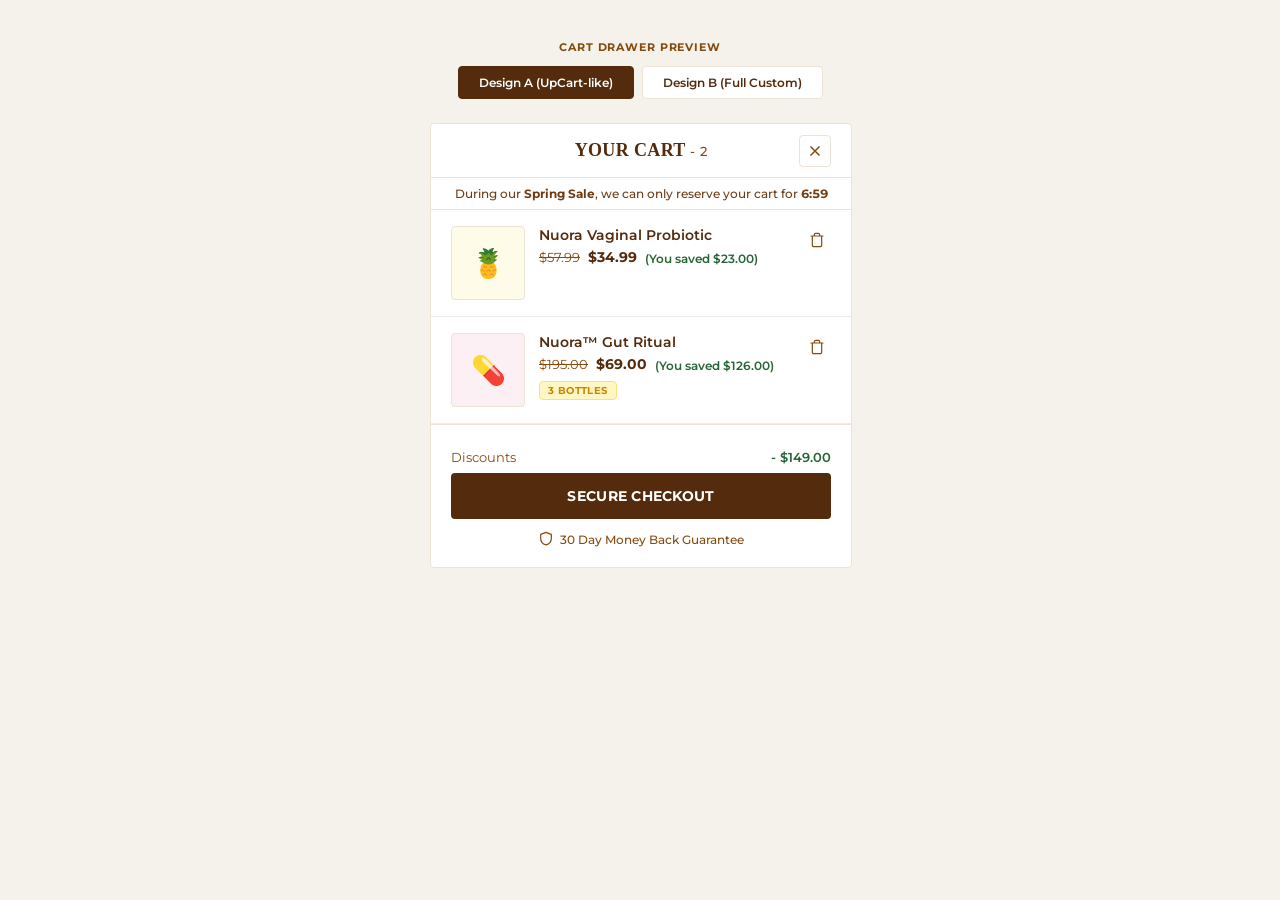
==== preview-design-a.html @ d647398e "Match Design A to UpCart: black checkout, white timer bg, Spring Sale copy, remove qty from both des" ====
<!DOCTYPE html>
<html lang="en">
<head>
  <meta charset="UTF-8">
  <meta name="viewport" content="width=device-width, initial-scale=1.0">
  <title>Design A Preview - UpCart-like</title>
  <link rel="preconnect" href="https://fonts.googleapis.com">
  <link href="https://fonts.googleapis.com/css2?family=Montserrat:wght@400;500;600;700&display=swap" rel="stylesheet">
  <link rel="stylesheet" href="nuora-cart-drawer.css">
  <style>
    body {
      margin: 0;
      font-family: 'Montserrat', sans-serif;
      background: #f5f1eb;
      display: flex;
      justify-content: center;
      padding: 40px 16px;
    }
    .preview-wrapper {
      width: 420px;
      max-width: 100%;
      position: relative;
    }
    .preview-label {
      text-align: center;
      font-size: 11px;
      font-weight: 700;
      letter-spacing: 0.08em;
      text-transform: uppercase;
      color: #854A0E;
      margin-bottom: 12px;
    }
    .preview-toggle {
      display: flex;
      justify-content: center;
      gap: 8px;
      margin-bottom: 24px;
    }
    .preview-toggle button {
      font-family: 'Montserrat', sans-serif;
      font-size: 12px;
      font-weight: 600;
      padding: 8px 20px;
      border: 1px solid #ece3d5;
      border-radius: 4px;
      cursor: pointer;
      transition: all 0.2s;
    }
    .preview-toggle button.active {
      background: #542C0D;
      color: #fff;
      border-color: #542C0D;
    }
    .preview-toggle button:not(.active) {
      background: #fff;
      color: #542C0D;
    }
    /* Make drawer static for preview */
    .nuora-cart-drawer {
      position: relative !important;
      transform: none !important;
      width: 100% !important;
      height: auto !important;
      border: 1px solid #ece3d5;
      border-radius: 4px;
      overflow: hidden;
    }
    .nuora-cart-drawer__scrollable {
      max-height: none !important;
      overflow: visible !important;
    }
    .nuora-cart-drawer__footer {
      display: block !important;
    }
    .nuora-cart-overlay { display: none !important; }
  </style>
</head>
<body data-cart-design="a">

  <div class="preview-wrapper">
    <div class="preview-label">Cart Drawer Preview</div>

    <div class="preview-toggle">
      <button class="active" onclick="switchDesign('a', this)">Design A (UpCart-like)</button>
      <button onclick="switchDesign('b', this)">Design B (Full Custom)</button>
    </div>

    <div id="nuora-cart-drawer" class="nuora-cart-drawer" style="display:flex;">

      <!-- Header -->
      <div class="nuora-cart-drawer__header">
        <h2 class="nuora-cart-drawer__title">
          YOUR CART <span class="nuora-cart-drawer__count" id="drawerCartCount"></span>
        </h2>
        <button class="nuora-cart-drawer__close" type="button">
          <svg width="16" height="16" viewBox="0 0 16 16" fill="none">
            <path d="M12 4L4 12M4 4l8 8" stroke="currentColor" stroke-width="1.5" stroke-linecap="square"/>
          </svg>
        </button>
      </div>

      <!-- Urgency Timer -->
      <div class="nuora-cart-drawer__urgency" id="drawerUrgency">
        <span>During our <strong>Spring Sale</strong>, we can only reserve your cart for <strong id="drawerUrgencyTime">7:00</strong></span>
      </div>

      <!-- Shipping Bar (Design B only) -->
      <div class="nuora-cart-drawer__shipping" id="drawerShipping">
        <div class="nuora-cart-drawer__shipping-text" id="drawerShippingText">Upgrade to 2+ packs for FREE shipping!</div>
        <div class="nuora-cart-drawer__shipping-track">
          <div class="nuora-cart-drawer__shipping-fill" id="drawerShippingFill" style="width:50%;"></div>
        </div>
      </div>

      <!-- Scrollable -->
      <div class="nuora-cart-drawer__scrollable" id="drawerScrollable">
        <div class="nuora-cart-drawer__items" id="drawerItems"></div>

        <!-- Cross-sell (Design B only) -->
        <div class="nuora-cart-drawer__cross-sell" id="drawerCrossSell" style="display:none;">
          <h3 class="nuora-cart-drawer__section-title" id="crossSellTitle"></h3>
          <div class="nuora-cart-drawer__cross-sell-card" id="drawerCrossSellCard"></div>
        </div>

        <!-- Bundle (Design B only) -->
        <div class="nuora-cart-drawer__bundle" id="drawerBundle" style="display:none;">
          <h3 class="nuora-cart-drawer__section-title">Upgrade & Save</h3>
          <div class="nuora-cart-drawer__bundle-card" id="drawerBundleCard"></div>
        </div>
      </div>

      <!-- Footer -->
      <div class="nuora-cart-drawer__footer" id="drawerFooter"></div>

    </div>
  </div>

<script>
  const MOCK_ITEMS = [
    {
      name: 'Nuora Vaginal Probiotic',
      variant: '1 Pack',
      price: 3499,
      compare: 5799,
      saved: 2300,
      plan: 'Every 30 Days',
      savingsPct: 15,
      units: 1,
      img: '',
      emoji: '\uD83C\uDF4D',
      type: 'yellow',
    },
    {
      name: 'Nuora\u2122 Gut Ritual',
      variant: '3 Bottles',
      price: 6900,
      compare: 19500,
      saved: 12600,
      plan: 'Every 3 Months',
      savingsPct: 65,
      units: 3,
      img: '',
      emoji: '\uD83D\uDC8A',
      type: 'rose',
    },
  ];

  function fmt(cents) {
    return '$' + (cents / 100).toFixed(2);
  }

  function getDesign() {
    return document.body.dataset.cartDesign || 'a';
  }

  // ---- Design A renders ----
  function renderLineItemA(item) {
    var html = '<div class="nuora-cart-drawer__item">';
    html += '<div class="nuora-cart-drawer__item-img" style="display:flex;align-items:center;justify-content:center;font-size:28px;background:' + (item.type === 'rose' ? '#FDF0F4' : '#FEFBE8') + ';">' + item.emoji + '</div>';
    html += '<div class="nuora-cart-drawer__item-details">';
    html += '<p class="nuora-cart-drawer__item-name">' + item.name + '</p>';

    html += '<div class="nuora-cart-drawer__price-row">';
    if (item.compare > item.price) {
      html += '<span class="nuora-cart-drawer__price-compare">' + fmt(item.compare) + '</span>';
    }
    html += '<span class="nuora-cart-drawer__price-current">' + fmt(item.price) + '</span>';
    if (item.saved > 0) {
      html += '<span class="nuora-cart-drawer__item-saved">(You saved ' + fmt(item.saved) + ')</span>';
    }
    html += '</div>';

    if (item.units >= 2) {
      html += '<span class="nuora-cart-drawer__discount-badge">' + item.units + ' ' + (item.type === 'rose' ? 'BOTTLES' : 'PACKS') + '</span>';
    }

    html += '</div>';
    html += '<button class="nuora-cart-drawer__delete-btn" type="button"><svg width="16" height="16" viewBox="0 0 16 16" fill="none"><path d="M2 4h12M5.33 4V2.67a1.33 1.33 0 011.34-1.34h2.66a1.33 1.33 0 011.34 1.34V4m2 0v9.33a1.33 1.33 0 01-1.34 1.34H4.67a1.33 1.33 0 01-1.34-1.34V4h9.34z" stroke="currentColor" stroke-width="1.2" stroke-linecap="round" stroke-linejoin="round"/></svg></button>';
    html += '</div>';
    return html;
  }

  function renderFooterA() {
    var totalSavings = MOCK_ITEMS.reduce(function(s, i) { return s + i.saved; }, 0);
    var total = MOCK_ITEMS.reduce(function(s, i) { return s + i.price; }, 0);
    var html = '';
    if (totalSavings > 0) {
      html += '<div class="nuora-cart-drawer__discount-row"><span>Discounts</span><span>- ' + fmt(totalSavings) + '</span></div>';
    }
    html += '<button class="nuora-cart-drawer__checkout" type="button" style="margin-top:0;">SECURE CHECKOUT</button>';
    html += '<div class="nuora-cart-drawer__guarantee"><svg width="16" height="16" viewBox="0 0 16 16" fill="none"><path d="M8 1.33L2.67 3.33v4a6.67 6.67 0 005.33 6.54 6.67 6.67 0 005.33-6.54v-4L8 1.33z" stroke="currentColor" stroke-width="1.2" stroke-linecap="round" stroke-linejoin="round"/></svg><span>30 Day Money Back Guarantee</span></div>';
    return html;
  }

  // ---- Design B renders ----
  function renderLineItemB(item) {
    var html = '<div class="nuora-cart-drawer__item">';
    html += '<div class="nuora-cart-drawer__item-img" style="display:flex;align-items:center;justify-content:center;font-size:28px;background:' + (item.type === 'rose' ? '#FDF0F4' : '#FEFBE8') + ';">' + item.emoji + '</div>';
    html += '<div class="nuora-cart-drawer__item-details">';
    html += '<p class="nuora-cart-drawer__item-name">' + item.name + '</p>';
    html += '<p class="nuora-cart-drawer__item-variant">Variant: ' + item.variant + '</p>';
    if (item.plan) {
      html += '<p class="nuora-cart-drawer__item-plan">' + item.plan + '</p>';
    }
    if (item.savingsPct > 0) {
      html += '<p class="nuora-cart-drawer__item-savings">Saves ' + item.savingsPct + '% every order</p>';
    }
    html += '<div class="nuora-cart-drawer__item-bottom">';
    html += '<div class="nuora-cart-drawer__item-actions">';
    html += '<button class="nuora-cart-drawer__remove">Remove</button>';
    html += '</div>';
    html += '<div class="nuora-cart-drawer__item-price">';
    html += '<div class="nuora-cart-drawer__price-current">' + fmt(item.price) + '</div>';
    if (item.compare > item.price) {
      html += '<div class="nuora-cart-drawer__price-compare">' + fmt(item.compare) + '</div>';
    }
    html += '</div></div></div></div>';
    return html;
  }

  function renderFooterB() {
    var total = MOCK_ITEMS.reduce(function(s, i) { return s + i.price; }, 0);
    var totalSavings = MOCK_ITEMS.reduce(function(s, i) { return s + i.saved; }, 0);
    var hasMultiPack = MOCK_ITEMS.some(function(i) { return i.units >= 2; });
    var html = '';
    html += '<div class="nuora-cart-drawer__summary-row"><span>Subtotal</span><span>' + fmt(total) + '</span></div>';
    html += '<div class="nuora-cart-drawer__summary-row"><span>Shipping</span><span>' + (hasMultiPack ? 'FREE' : 'Calculated at checkout') + '</span></div>';
    html += '<div class="nuora-cart-drawer__summary-row nuora-cart-drawer__summary-total"><span>Total</span><span>' + fmt(total) + '</span></div>';
    if (totalSavings > 0) {
      html += '<p class="nuora-cart-drawer__savings">You\'re saving ' + fmt(totalSavings) + ' on your wellness routine</p>';
    }
    html += '<button class="nuora-cart-drawer__checkout" type="button">CHECKOUT - ' + fmt(total) + '</button>';
    html += '<div class="nuora-cart-drawer__trust"><span>&#x1F512; Secure checkout</span><span>30-day guarantee</span><span>Cancel anytime</span></div>';
    return html;
  }

  // ---- Master render ----
  function render() {
    var design = getDesign();
    var itemsEl = document.getElementById('drawerItems');
    var footerEl = document.getElementById('drawerFooter');
    var countEl = document.getElementById('drawerCartCount');
    var shippingEl = document.getElementById('drawerShipping');
    var crossSellEl = document.getElementById('drawerCrossSell');
    var bundleEl = document.getElementById('drawerBundle');
    var shippingTextEl = document.getElementById('drawerShippingText');
    var shippingFillEl = document.getElementById('drawerShippingFill');

    countEl.textContent = design === 'a' ? '- ' + MOCK_ITEMS.length : '(' + MOCK_ITEMS.length + ')';

    if (design === 'a') {
      itemsEl.innerHTML = MOCK_ITEMS.map(renderLineItemA).join('');
      footerEl.innerHTML = renderFooterA();
      // Hide B-only sections
      if (crossSellEl) crossSellEl.style.display = 'none';
      if (bundleEl) bundleEl.style.display = 'none';
    } else {
      itemsEl.innerHTML = MOCK_ITEMS.map(renderLineItemB).join('');
      footerEl.innerHTML = renderFooterB();
      // Show cross-sell
      if (crossSellEl) {
        crossSellEl.style.display = '';
        var titleEl = document.getElementById('crossSellTitle');
        if (titleEl) titleEl.textContent = 'Women Who Added Gummies Saw Better Results';
        var cardEl = document.getElementById('drawerCrossSellCard');
        if (cardEl) {
          cardEl.innerHTML = '<div class="nuora-cart-drawer__cross-sell-img" style="display:flex;align-items:center;justify-content:center;font-size:20px;background:#FEFBE8;">&#x1F34D;</div><div class="nuora-cart-drawer__cross-sell-info"><p class="nuora-cart-drawer__cross-sell-name">Feminine Balance Gummies</p><p class="nuora-cart-drawer__cross-sell-price">$34.99 <span class="strike">$57.99</span></p></div><button class="nuora-cart-drawer__cross-sell-add">+ ADD</button>';
        }
      }
      // Show bundle
      if (bundleEl) {
        bundleEl.style.display = '';
        var bundleCardEl = document.getElementById('drawerBundleCard');
        if (bundleCardEl) {
          bundleCardEl.innerHTML = '<div><p class="nuora-cart-drawer__bundle-title">Switch to 3 Packs & Save 42%</p><p class="nuora-cart-drawer__bundle-sub">$58.99 vs $101.97 + FREE shipping</p></div><button class="nuora-cart-drawer__bundle-btn">Upgrade</button>';
        }
      }
      // Shipping bar
      if (shippingTextEl) {
        var hasMulti = MOCK_ITEMS.some(function(i) { return i.units >= 2; });
        shippingTextEl.textContent = hasMulti ? "You've unlocked FREE shipping!" : "Upgrade to 2+ packs for FREE shipping!";
        shippingTextEl.classList.toggle('is-qualified', hasMulti);
      }
      if (shippingFillEl) {
        var hasMulti2 = MOCK_ITEMS.some(function(i) { return i.units >= 2; });
        shippingFillEl.style.width = hasMulti2 ? '100%' : '50%';
        shippingFillEl.classList.toggle('is-qualified', hasMulti2);
      }
    }
  }

  // ---- Timer ----
  var seconds = 7 * 60;
  function tick() {
    if (seconds <= 0) seconds = 7 * 60;
    var mins = Math.floor(seconds / 60);
    var secs = seconds % 60;
    document.getElementById('drawerUrgencyTime').textContent = mins + ':' + (secs < 10 ? '0' : '') + secs;
    seconds--;
  }
  tick();
  setInterval(tick, 1000);

  // ---- Toggle ----
  function switchDesign(d, btn) {
    document.body.dataset.cartDesign = d;
    document.querySelectorAll('.preview-toggle button').forEach(function(b) { b.classList.remove('active'); });
    btn.classList.add('active');
    render();
  }

  render();
</script>
</body>
</html>
---- nuora-cart-drawer.css ----
/*
 * Nuora Cart Drawer - Slide-out Cart Styles
 * Brand: Nuora (mynuora.com) | Design: Hardik (CRO + Design)
 *
 * Upload to: /assets/nuora-cart-drawer.css
 *
 * Rules:
 * - Light mode ONLY, 4px border-radius, NO shadows/glow/gradients
 * - Hover states go LIGHTER (rgba white overlay)
 * - Heading: Americana BT Bold | Body: Montserrat
 * - No pure black - use #542C0D (Brown-950)
 */

 @import url('https://fonts.googleapis.com/css2?family=Montserrat:wght@400;500;600;700&display=swap');

 @font-face {
   font-family: 'Americana BT';
   src: local('Americana BT Bold'), local('AmericanaBT-Bold');
   font-weight: 700;
   font-style: normal;
 }
 
 :root {
   --nc-yellow-25: #FEFDF0;
   --nc-yellow-50: #FEFBE8;
   --nc-yellow-100: #FEF7C3;
   --nc-yellow-200: #FDE272;
   --nc-yellow-400: #FAC515;
   --nc-yellow-500: #EAAA08;
   --nc-yellow-600: #CA8504;
   --nc-brown-800: #854A0E;
   --nc-brown-900: #713B12;
   --nc-brown-950: #542C0D;
   --nc-rose-light: #FDF0F4;
   --nc-rose-primary: #9B083E;
   --nc-rose-pdp: #7B1C3A;
   --nc-positive: #276536;
   --nc-positive-bg: #e8f5e9;
   --nc-white: #ffffff;
   --nc-border: rgba(113, 59, 18, 0.10);
   --nc-border-solid: #ece3d5;
   --nc-font-heading: 'Americana BT', Georgia, 'Times New Roman', serif;
   --nc-font-body: 'Montserrat', -apple-system, BlinkMacSystemFont, 'Segoe UI', sans-serif;
   --nc-drawer-width: 420px;
   --nc-transition: 0.3s cubic-bezier(0.4, 0, 0.2, 1);
 }
 
 /* ==================== OVERLAY ==================== */
 .nuora-cart-overlay {
   position: fixed;
   inset: 0;
   background: rgba(84, 44, 13, 0.4);
   z-index: 9998;
   opacity: 0;
   visibility: hidden;
   transition: opacity var(--nc-transition), visibility var(--nc-transition);
 }
 .nuora-cart-overlay.is-open {
   opacity: 1;
   visibility: visible;
 }
 
 /* ==================== DRAWER SHELL ==================== */
 .nuora-cart-drawer {
   position: fixed;
   top: 0;
   right: 0;
   bottom: 0;
   width: var(--nc-drawer-width);
   max-width: 100%;
   background: var(--nc-white);
   z-index: 9999;
   display: flex;
   flex-direction: column;
   transform: translateX(100%);
   transition: transform var(--nc-transition);
   font-family: var(--nc-font-body);
   color: var(--nc-brown-900);
   -webkit-font-smoothing: antialiased;
   overflow-x: hidden;
 }
 .nuora-cart-drawer.is-open {
   transform: translateX(0);
 }
 
 /* Reset any theme borders/rules bleeding into the drawer */
 .nuora-cart-drawer hr,
 .nuora-cart-drawer__scrollable hr {
   display: none !important;
 }
 .nuora-cart-drawer * {
   border-image: none !important;
 }
 
 /* ==================== HEADER ==================== */
 .nuora-cart-drawer__header {
   display: flex;
   align-items: center;
   justify-content: space-between;
   padding: 16px 20px;
   border-bottom: 1px solid var(--nc-border-solid);
   flex-shrink: 0;
 }
 .nuora-cart-drawer__title {
   font-family: var(--nc-font-heading);
   font-size: 16px;
   font-weight: 700;
   color: var(--nc-brown-950);
   letter-spacing: 0.02em;
   margin: 0;
 }
 .nuora-cart-drawer__count {
   font-family: var(--nc-font-body);
   font-weight: 500;
   font-size: 13px;
   color: var(--nc-brown-800);
 }
 .nuora-cart-drawer__close {
   width: 32px;
   height: 32px;
   display: flex;
   align-items: center;
   justify-content: center;
   border: 1px solid var(--nc-border-solid);
   border-radius: 4px;
   background: var(--nc-white);
   cursor: pointer;
   color: var(--nc-brown-800);
   font-size: 16px;
   transition: background var(--nc-transition);
 }
 .nuora-cart-drawer__close:hover {
   background: rgba(255, 255, 255, 0.8);
 }
 
 /* ==================== URGENCY TIMER ==================== */
 .nuora-cart-drawer__urgency {
   display: flex;
   align-items: center;
   justify-content: center;
   padding: 8px 20px;
   background: var(--nc-white);
   border-bottom: 1px solid var(--nc-border-solid);
   font-size: 12px;
   color: var(--nc-brown-900);
   font-weight: 500;
   flex-shrink: 0;
 }
 .nuora-cart-drawer__urgency strong {
   font-weight: 700;
   font-variant-numeric: tabular-nums;
 }
 
 /* ==================== SHIPPING BAR ==================== */
 .nuora-cart-drawer__shipping {
   padding: 12px 20px;
   border-bottom: 1px solid var(--nc-border-solid);
   flex-shrink: 0;
 }
 .nuora-cart-drawer__shipping-text {
   font-size: 13px;
   font-weight: 600;
   color: var(--nc-brown-800);
   text-align: center;
   margin: 0 0 8px;
   display: block !important;
 }
 .nuora-cart-drawer__shipping-text.is-qualified {
   color: var(--nc-positive);
 }
 .nuora-cart-drawer__shipping-track {
   display: block !important;
   width: 100% !important;
   height: 6px !important;
   min-height: 6px !important;
   background: #F0F0F0 !important;
   border-radius: 4px;
   overflow: hidden;
   position: relative;
   padding: 0 !important;
   margin: 0 !important;
 }
 .nuora-cart-drawer__shipping-fill {
   display: block !important;
   height: 6px !important;
   min-height: 6px !important;
   background: var(--nc-yellow-400) !important;
   border-radius: 4px;
   width: 0%;
   transition: width 0.4s ease;
   padding: 0 !important;
   margin: 0 !important;
   position: absolute;
   top: 0;
   left: 0;
 }
 .nuora-cart-drawer__shipping-fill.is-qualified {
   background: var(--nc-positive) !important;
 }
 
 /* ==================== SCROLLABLE AREA ==================== */
 .nuora-cart-drawer__scrollable {
   flex: 1;
   overflow-y: auto;
   overscroll-behavior: contain;
   -webkit-overflow-scrolling: touch;
 }
 
 /* ==================== LINE ITEMS ==================== */
 .nuora-cart-drawer__item {
   display: flex;
   gap: 14px;
   padding: 16px 20px;
   border-bottom: 1px solid var(--nc-border);
 }
 .nuora-cart-drawer__item-img {
   width: 72px;
   height: 72px;
   flex-shrink: 0;
   border: 1px solid var(--nc-border-solid);
   border-radius: 4px;
   overflow: hidden;
   background: var(--nc-yellow-50);
 }
 .nuora-cart-drawer__item-img img {
   width: 100%;
   height: 100%;
   object-fit: cover;
 }
 .nuora-cart-drawer__item-img.is-rose {
   background: var(--nc-rose-light);
 }
 .nuora-cart-drawer__item-details {
   flex: 1;
   min-width: 0;
 }
 .nuora-cart-drawer__item-name {
   font-size: 14px;
   font-weight: 600;
   color: var(--nc-brown-950);
   margin: 0 0 2px;
 }
 .nuora-cart-drawer__item-variant {
   font-size: 12px;
   color: var(--nc-brown-800);
   margin: 0 0 2px;
 }
 .nuora-cart-drawer__item-plan {
   font-size: 11px;
   font-weight: 600;
   color: var(--nc-yellow-600);
   margin: 0 0 2px;
 }
 .nuora-cart-drawer__item-savings {
   font-size: 11px;
   font-weight: 600;
   color: var(--nc-positive);
   margin: 0 0 8px;
 }
 .nuora-cart-drawer__item-bottom {
   display: flex;
   align-items: center;
   justify-content: space-between;
   gap: 8px;
 }
 .nuora-cart-drawer__item-actions {
   display: flex;
   align-items: center;
   gap: 8px;
 }
 .nuora-cart-drawer__item-price {
   text-align: right;
   flex-shrink: 0;
   max-width: 45%;
 }
 .nuora-cart-drawer__price-current {
   font-size: 15px;
   font-weight: 700;
   color: var(--nc-brown-950);
   word-break: break-word;
 }
 .nuora-cart-drawer__price-compare {
   font-size: 12px;
   color: var(--nc-brown-800);
   text-decoration: line-through;
   word-break: break-word;
 }
 .nuora-cart-drawer__price-compare::before,
 .nuora-cart-drawer__price-compare::after,
 .nuora-cart-drawer .strike::before,
 .nuora-cart-drawer .strike::after {
   display: none !important;
   content: none !important;
 }
 
 /* ==================== QUANTITY CONTROL ==================== */
 .nuora-cart-drawer__qty {
   display: flex;
   align-items: center;
   border: 1px solid var(--nc-border-solid);
   border-radius: 4px;
   overflow: hidden;
 }
 .nuora-cart-drawer__qty-btn {
   width: 28px;
   height: 28px;
   display: flex;
   align-items: center;
   justify-content: center;
   background: var(--nc-white);
   border: none;
   cursor: pointer;
   color: var(--nc-brown-900);
   font-size: 14px;
   font-weight: 600;
   font-family: var(--nc-font-body);
   transition: background var(--nc-transition);
 }
 .nuora-cart-drawer__qty-btn:hover {
   background: rgba(255, 255, 255, 0.6);
 }
 .nuora-cart-drawer__qty-value {
   width: 32px;
   text-align: center;
   font-size: 13px;
   font-weight: 600;
   color: var(--nc-brown-950);
   border-left: 1px solid var(--nc-border-solid);
   border-right: 1px solid var(--nc-border-solid);
   line-height: 28px;
 }
 
 /* ==================== REMOVE BUTTON ==================== */
 .nuora-cart-drawer__remove {
   font-family: var(--nc-font-body);
   font-size: 11px;
   font-weight: 600;
   color: var(--nc-rose-primary);
   background: none;
   border: none;
   cursor: pointer;
   text-transform: uppercase;
   letter-spacing: 0.04em;
   padding: 4px 0;
   transition: opacity var(--nc-transition);
 }
 .nuora-cart-drawer__remove:hover {
   opacity: 0.7;
 }
 
 /* ==================== CROSS-SELL ==================== */
 .nuora-cart-drawer__cross-sell {
   padding: 16px 20px;
   border-top: none;
 }
 .nuora-cart-drawer__section-title {
   font-size: 12px;
   font-weight: 700;
   text-transform: uppercase;
   letter-spacing: 0.06em;
   color: var(--nc-brown-800);
   margin: 0 0 12px;
 }
 .nuora-cart-drawer__cross-sell-card {
   display: flex;
   gap: 12px;
   align-items: center;
   padding: 12px;
   border: 1px solid var(--nc-border-solid);
   border-radius: 4px;
   background: var(--nc-rose-light);
 }
 .nuora-cart-drawer__cross-sell-img {
   width: 56px;
   height: 56px;
   flex-shrink: 0;
   border: 1px solid var(--nc-border-solid);
   border-radius: 4px;
   overflow: hidden;
   background: var(--nc-white);
 }
 .nuora-cart-drawer__cross-sell-img img {
   width: 100%;
   height: 100%;
   object-fit: cover;
 }
 .nuora-cart-drawer__cross-sell-info {
   flex: 1;
   min-width: 0;
 }
 .nuora-cart-drawer__cross-sell-name {
   font-size: 13px;
   font-weight: 600;
   color: var(--nc-brown-950);
   margin: 0 0 2px;
 }
 .nuora-cart-drawer__cross-sell-price {
   font-size: 12px;
   color: var(--nc-brown-800);
   margin: 0;
 }
 .nuora-cart-drawer__cross-sell-price .strike {
   text-decoration: line-through;
   opacity: 0.6;
 }
 .nuora-cart-drawer__cross-sell-price .strike::before,
 .nuora-cart-drawer__cross-sell-price .strike::after {
   display: none !important;
   content: none !important;
 }
 .nuora-cart-drawer__cross-sell-add {
   flex-shrink: 0;
   font-family: var(--nc-font-body);
   font-size: 11px;
   font-weight: 700;
   letter-spacing: 0.04em;
   text-transform: uppercase;
   background: var(--nc-rose-primary);
   color: var(--nc-white);
   border: none;
   padding: 8px 14px;
   border-radius: 4px;
   cursor: pointer;
   white-space: nowrap;
   transition: background var(--nc-transition);
 }
 .nuora-cart-drawer__cross-sell-add:hover {
   background: rgba(155, 8, 62, 0.85);
 }
 
 /* ==================== BUNDLE UPSELL ==================== */
 .nuora-cart-drawer__bundle {
   padding: 16px 20px;
   border-top: none;
 }
 .nuora-cart-drawer__bundle-card {
   padding: 14px 16px;
   border: 1px solid var(--nc-yellow-400);
   border-radius: 4px;
   background: var(--nc-yellow-50);
   display: flex;
   align-items: center;
   justify-content: space-between;
   gap: 12px;
 }
 .nuora-cart-drawer__bundle-title {
   font-size: 14px;
   font-weight: 700;
   color: var(--nc-brown-950);
   margin: 0 0 2px;
 }
 .nuora-cart-drawer__bundle-sub {
   font-size: 12px;
   color: var(--nc-brown-800);
   margin: 0;
 }
 .nuora-cart-drawer__bundle-btn {
   flex-shrink: 0;
   font-family: var(--nc-font-body);
   font-size: 11px;
   font-weight: 700;
   letter-spacing: 0.04em;
   text-transform: uppercase;
   background: var(--nc-yellow-400);
   color: var(--nc-brown-950);
   border: none;
   padding: 8px 16px;
   border-radius: 4px;
   cursor: pointer;
   white-space: nowrap;
   transition: background var(--nc-transition);
 }
 .nuora-cart-drawer__bundle-btn:hover {
   background: rgba(250, 197, 21, 0.8);
 }
 
 /* ==================== FOOTER ==================== */
 .nuora-cart-drawer__footer {
   padding: 20px;
   border-top: 1px solid var(--nc-border-solid);
   flex-shrink: 0;
 }
 .nuora-cart-drawer__summary-row {
   display: flex;
   justify-content: space-between;
   align-items: center;
   padding: 4px 0;
   font-size: 13px;
   color: var(--nc-brown-800);
 }
 .nuora-cart-drawer__summary-total {
   font-size: 16px;
   font-weight: 700;
   color: var(--nc-brown-950);
   padding: 8px 0;
   border-top: 1px solid var(--nc-border-solid);
   margin-top: 4px;
 }
 .nuora-cart-drawer__savings {
   font-size: 13px;
   font-weight: 600;
   color: var(--nc-positive);
   text-align: center;
   padding: 8px 0;
   margin: 0;
 }
 .nuora-cart-drawer__checkout {
   width: 100%;
   font-family: var(--nc-font-body);
   font-size: 14px;
   font-weight: 700;
   letter-spacing: 0.02em;
   text-transform: uppercase;
   background: var(--nc-brown-950);
   color: var(--nc-white);
   border: none;
   padding: 14px 24px;
   border-radius: 4px;
   cursor: pointer;
   margin-top: 8px;
   transition: background var(--nc-transition);
 }
 .nuora-cart-drawer__checkout:hover {
   background: rgba(84, 44, 13, 0.85);
 }
 .nuora-cart-drawer__trust {
   display: flex;
   align-items: center;
   justify-content: center;
   gap: 16px;
   padding-top: 12px;
   font-size: 11px;
   color: var(--nc-brown-800);
   flex-wrap: wrap;
 }
 
 /* ==================== EMPTY STATE ==================== */
 .nuora-cart-drawer__empty {
   flex: 1;
   display: flex;
   flex-direction: column;
   padding: 32px 20px;
   overflow-y: auto;
 }
 .nuora-cart-drawer__empty-title {
   font-family: var(--nc-font-heading);
   font-size: 20px;
   font-weight: 700;
   color: var(--nc-brown-950);
   margin: 0 0 4px;
   text-align: center;
 }
 .nuora-cart-drawer__empty-sub {
   font-size: 13px;
   color: var(--nc-brown-800);
   margin: 0 0 24px;
   text-align: center;
 }
 .nuora-cart-drawer__empty-products {
   display: flex;
   flex-direction: column;
   gap: 12px;
 }
 .nuora-cart-drawer__suggest-card {
   display: flex;
   gap: 14px;
   padding: 16px;
   border: 1px solid var(--nc-border-solid);
   border-radius: 4px;
   background: var(--nc-white);
   align-items: center;
 }
 .nuora-cart-drawer__suggest-card.is-yellow {
   border-left: 3px solid var(--nc-yellow-400);
 }
 .nuora-cart-drawer__suggest-card.is-rose {
   border-left: 3px solid var(--nc-rose-primary);
 }
 .nuora-cart-drawer__suggest-img {
   width: 64px;
   height: 64px;
   flex-shrink: 0;
   border: 1px solid var(--nc-border-solid);
   border-radius: 4px;
   overflow: hidden;
   background: var(--nc-yellow-50);
   display: flex;
   align-items: center;
   justify-content: center;
 }
 .nuora-cart-drawer__suggest-img.is-rose {
   background: var(--nc-rose-light);
 }
 .nuora-cart-drawer__suggest-img img {
   width: 100%;
   height: 100%;
   object-fit: cover;
 }
 .nuora-cart-drawer__suggest-info {
   flex: 1;
   min-width: 0;
 }
 .nuora-cart-drawer__suggest-name {
   font-size: 14px;
   font-weight: 600;
   color: var(--nc-brown-950);
   margin: 0 0 2px;
 }
 .nuora-cart-drawer__suggest-meta {
   font-size: 11px;
   color: var(--nc-brown-800);
   margin: 0 0 4px;
 }
 .nuora-cart-drawer__suggest-stars {
   font-size: 11px;
   color: var(--nc-yellow-500);
   margin: 0 0 8px;
 }
 .nuora-cart-drawer__suggest-price {
   display: flex;
   align-items: center;
   gap: 6px;
   margin: 0 0 10px;
 }
 .nuora-cart-drawer__suggest-price-current {
   font-size: 14px;
   font-weight: 700;
   color: var(--nc-brown-950);
 }
 .nuora-cart-drawer__suggest-price-compare {
   font-size: 12px;
   color: var(--nc-brown-800);
   text-decoration: line-through;
 }
 .nuora-cart-drawer__suggest-add {
   font-family: var(--nc-font-body);
   font-size: 11px;
   font-weight: 700;
   letter-spacing: 0.04em;
   text-transform: uppercase;
   color: var(--nc-white);
   border: none;
   padding: 8px 16px;
   border-radius: 4px;
   cursor: pointer;
   transition: background var(--nc-transition);
 }
 .nuora-cart-drawer__suggest-add.is-yellow {
   background: var(--nc-yellow-600);
 }
 .nuora-cart-drawer__suggest-add.is-yellow:hover {
   background: rgba(202, 133, 4, 0.8);
 }
 .nuora-cart-drawer__suggest-add.is-rose {
   background: var(--nc-rose-primary);
 }
 .nuora-cart-drawer__suggest-add.is-rose:hover {
   background: rgba(155, 8, 62, 0.85);
 }
 .nuora-cart-drawer__empty-browse {
   display: block;
   text-align: center;
   margin-top: 16px;
   font-size: 13px;
   font-weight: 600;
   color: var(--nc-brown-800);
   text-decoration: underline;
   text-underline-offset: 3px;
 }
 .nuora-cart-drawer__empty-browse:hover {
   color: var(--nc-brown-950);
 }
 
 /* ==================== LOADING STATE ==================== */
 .nuora-cart-drawer.is-loading {
   pointer-events: none;
 }
 .nuora-cart-drawer.is-loading .nuora-cart-drawer__scrollable {
   opacity: 0.5;
   transition: opacity 150ms ease;
 }
 
 /* ==================== BODY SCROLL LOCK ==================== */
 body.nuora-cart-open {
   overflow: hidden;
 }
 
 /* ==================== MOBILE ==================== */
 @media (max-width: 480px) {
   .nuora-cart-drawer {
     width: 100%;
   }
   .nuora-cart-drawer__header {
     padding: 14px 16px;
   }
   .nuora-cart-drawer__urgency {
     padding: 8px 16px;
     font-size: 11px;
   }
   .nuora-cart-drawer__shipping {
     padding: 10px 16px;
   }
   .nuora-cart-drawer__item {
     padding: 14px 16px;
     gap: 12px;
   }
   .nuora-cart-drawer__item-img {
     width: 64px;
     height: 64px;
   }
   .nuora-cart-drawer__price-current {
     font-size: 14px;
   }
   .nuora-cart-drawer__price-compare {
     font-size: 11px;
   }
   .nuora-cart-drawer__cross-sell {
     padding: 14px 16px;
   }
   .nuora-cart-drawer__cross-sell-card {
     gap: 10px;
     padding: 10px;
   }
   .nuora-cart-drawer__bundle {
     padding: 14px 16px;
   }
   .nuora-cart-drawer__bundle-card {
     flex-direction: column;
     align-items: flex-start;
   }
   .nuora-cart-drawer__footer {
     padding: 16px;
   }
   .nuora-cart-drawer__summary-row {
     font-size: 12px;
   }
   .nuora-cart-drawer__summary-total {
     font-size: 15px;
   }
   .nuora-cart-drawer__checkout {
     font-size: 13px;
     padding: 12px 20px;
   }
   .nuora-cart-drawer__empty {
     padding: 24px 16px;
   }
   .nuora-cart-drawer__suggest-card {
     padding: 12px;
     gap: 12px;
   }
   .nuora-cart-drawer__suggest-img {
     width: 56px;
     height: 56px;
   }
 }
/* ================================================================
   DESIGN A (CONTROL) - UpCart-like minimal cart
   Scoped under body[data-cart-design="a"]
   ================================================================ */

/* Hide Design B features in Design A */
body[data-cart-design="a"] .nuora-cart-drawer__shipping,
body[data-cart-design="a"] .nuora-cart-drawer__cross-sell,
body[data-cart-design="a"] .nuora-cart-drawer__bundle {
  display: none !important;
}

/* Center the header title (UpCart style) */
body[data-cart-design="a"] .nuora-cart-drawer__header {
  justify-content: center;
  position: relative;
}

body[data-cart-design="a"] .nuora-cart-drawer__title {
  text-align: center;
  font-size: 18px;
}

body[data-cart-design="a"] .nuora-cart-drawer__close {
  position: absolute;
  right: 20px;
  top: 50%;
  transform: translateY(-50%);
}

/* Design A line item - simplified layout */
body[data-cart-design="a"] .nuora-cart-drawer__item {
  position: relative;
}

/* Design A: price row (compare + current on same line) */
.nuora-cart-drawer__price-row {
  display: flex;
  align-items: center;
  gap: 8px;
  margin: 4px 0;
  flex-wrap: wrap;
}

.nuora-cart-drawer__price-row .nuora-cart-drawer__price-compare {
  font-size: 13px;
}

.nuora-cart-drawer__price-row .nuora-cart-drawer__price-current {
  font-size: 14px;
}

/* Design A: per-item savings "(You saved $X.XX)" */
.nuora-cart-drawer__item-saved {
  font-size: 12px;
  font-weight: 600;
  color: var(--nc-positive);
  margin: 2px 0 0;
}

/* Design A: trash/delete button */
.nuora-cart-drawer__delete-btn {
  position: absolute;
  top: 16px;
  right: 20px;
  width: 28px;
  height: 28px;
  display: flex;
  align-items: center;
  justify-content: center;
  background: none;
  border: none;
  cursor: pointer;
  color: var(--nc-brown-800);
  padding: 0;
  transition: color var(--nc-transition);
}

.nuora-cart-drawer__delete-btn:hover {
  color: var(--nc-rose-primary);
}

/* Design A: SECURE CHECKOUT button (black, not brown) */
.nuora-cart-drawer__secure-checkout-btn {
  width: 100%;
  font-family: var(--nc-font-body);
  font-size: 14px;
  font-weight: 700;
  letter-spacing: 0.06em;
  text-transform: uppercase;
  background: #1a1a1a;
  color: var(--nc-white);
  border: none;
  padding: 16px 24px;
  border-radius: 4px;
  cursor: pointer;
  transition: background var(--nc-transition);
}

.nuora-cart-drawer__secure-checkout-btn:hover {
  background: #333;
}

/* Design A: discount badge for multi-packs */
.nuora-cart-drawer__discount-badge {
  display: inline-block;
  font-size: 10px;
  font-weight: 700;
  letter-spacing: 0.04em;
  text-transform: uppercase;
  background: var(--nc-yellow-100);
  color: var(--nc-yellow-600);
  padding: 2px 8px;
  border-radius: 4px;
  border: 1px solid var(--nc-yellow-200);
  margin-top: 4px;
}

/* Design A: guarantee row in footer */
.nuora-cart-drawer__guarantee {
  display: flex;
  align-items: center;
  justify-content: center;
  gap: 6px;
  padding-top: 12px;
  font-size: 12px;
  font-weight: 500;
  color: var(--nc-brown-800);
}

.nuora-cart-drawer__guarantee svg {
  flex-shrink: 0;
}

/* Design A: discount row in footer */
.nuora-cart-drawer__discount-row {
  display: flex;
  justify-content: space-between;
  align-items: center;
  padding: 4px 0 8px;
  font-size: 13px;
}

.nuora-cart-drawer__discount-row span:first-child {
  color: var(--nc-brown-800);
}

.nuora-cart-drawer__discount-row span:last-child {
  color: var(--nc-positive);
  font-weight: 600;
}

/* Design A mobile */
@media (max-width: 480px) {
  body[data-cart-design="a"] .nuora-cart-drawer__close {
    right: 16px;
  }
  .nuora-cart-drawer__delete-btn {
    right: 16px;
  }
}
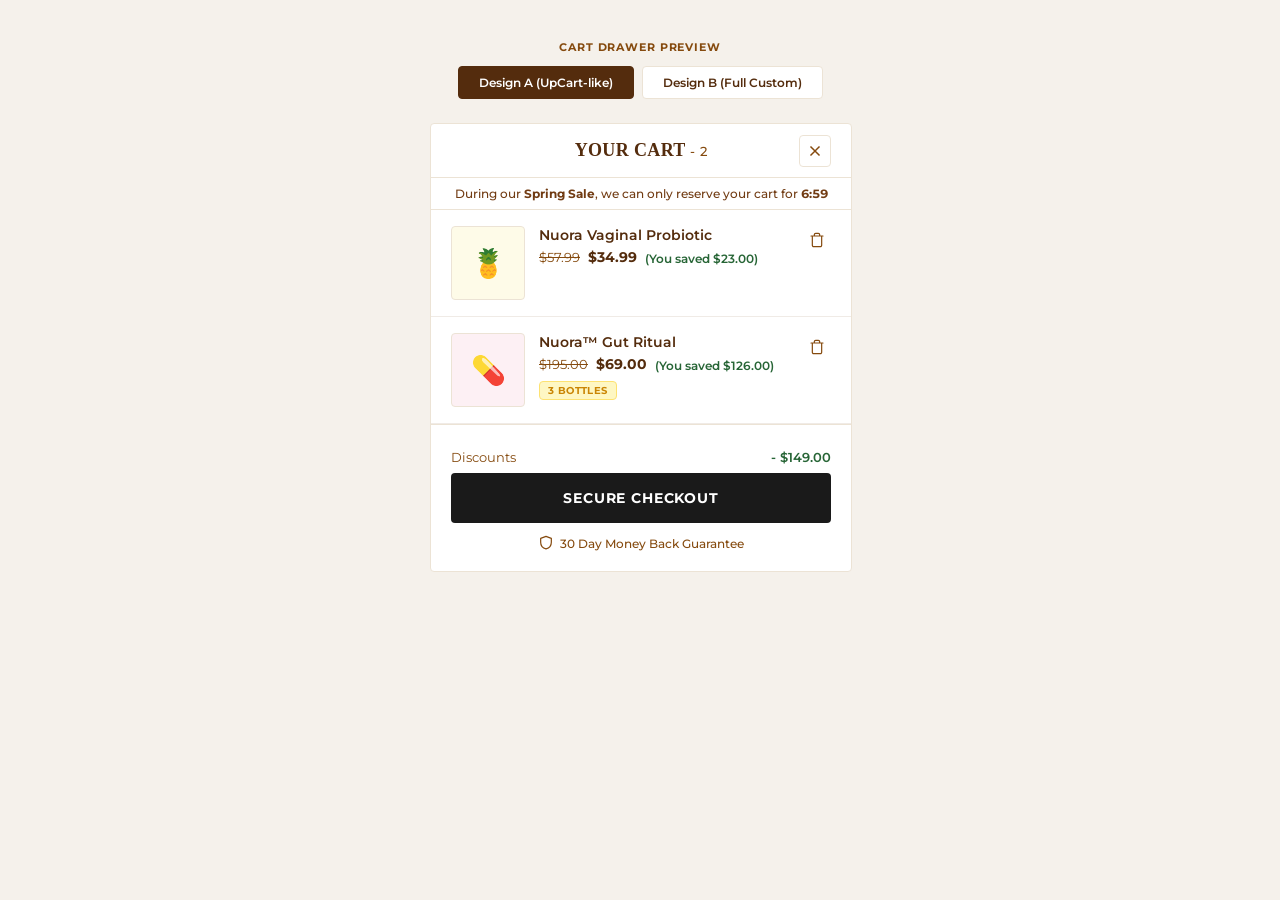
==== commit de0dbd77: "Fix preview: use correct black checkout button class Co-Authored-By: Claude Opus 4.6 (1M context) <n" ====
--- a/preview-design-a.html
+++ b/preview-design-a.html
@@ -207,7 +207,7 @@
     if (totalSavings > 0) {
       html += '<div class="nuora-cart-drawer__discount-row"><span>Discounts</span><span>- ' + fmt(totalSavings) + '</span></div>';
     }
-    html += '<button class="nuora-cart-drawer__checkout" type="button" style="margin-top:0;">SECURE CHECKOUT</button>';
+    html += '<button class="nuora-cart-drawer__secure-checkout-btn" type="button">SECURE CHECKOUT</button>';
     html += '<div class="nuora-cart-drawer__guarantee"><svg width="16" height="16" viewBox="0 0 16 16" fill="none"><path d="M8 1.33L2.67 3.33v4a6.67 6.67 0 005.33 6.54 6.67 6.67 0 005.33-6.54v-4L8 1.33z" stroke="currentColor" stroke-width="1.2" stroke-linecap="round" stroke-linejoin="round"/></svg><span>30 Day Money Back Guarantee</span></div>';
     return html;
   }
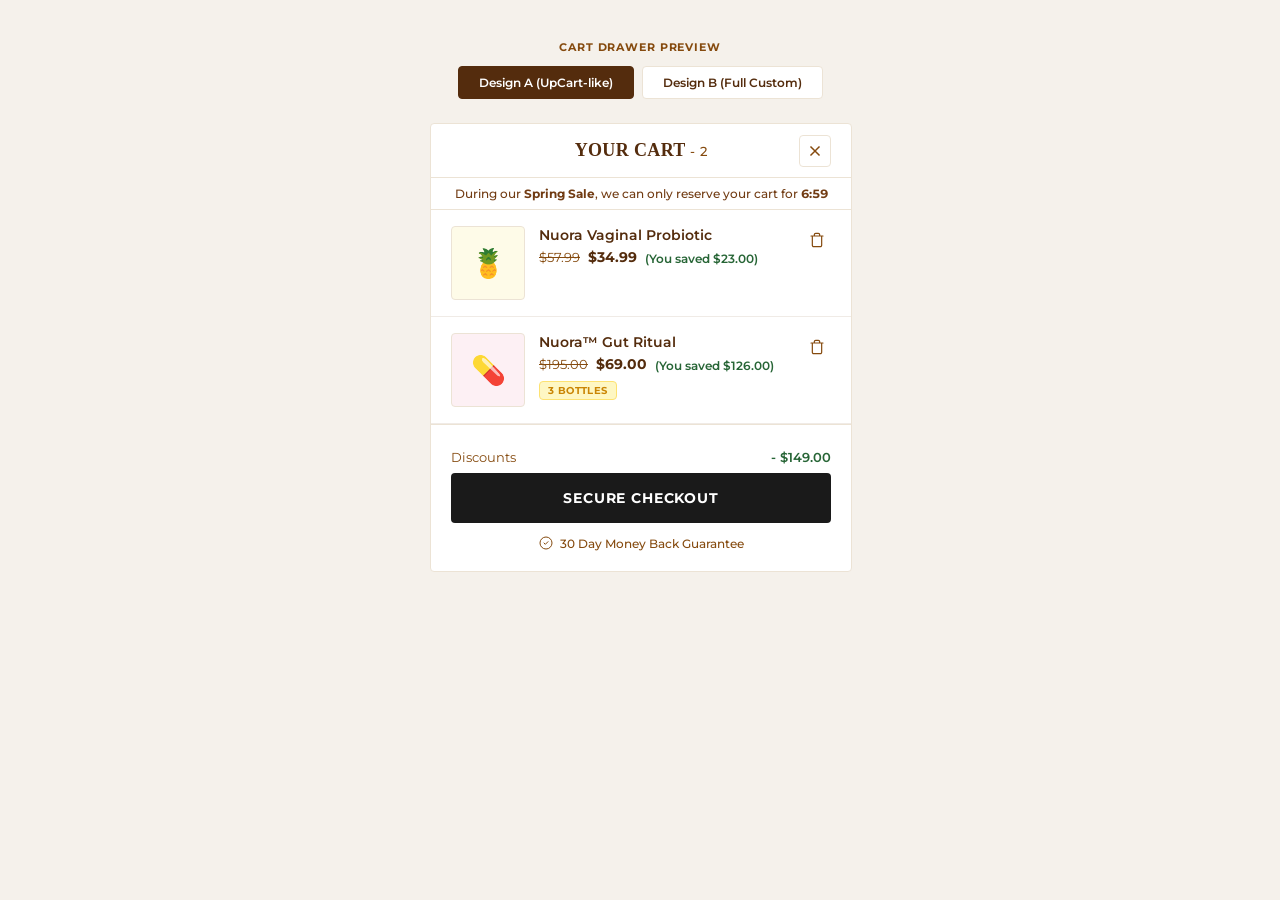
==== commit c1c9c39d: "Replace shield icon with verified checkmark circle for guarantee Co-Authored-By: Claude Opus 4.6 (1M" ====
--- a/preview-design-a.html
+++ b/preview-design-a.html
@@ -208,7 +208,7 @@
       html += '<div class="nuora-cart-drawer__discount-row"><span>Discounts</span><span>- ' + fmt(totalSavings) + '</span></div>';
     }
     html += '<button class="nuora-cart-drawer__secure-checkout-btn" type="button">SECURE CHECKOUT</button>';
-    html += '<div class="nuora-cart-drawer__guarantee"><svg width="16" height="16" viewBox="0 0 16 16" fill="none"><path d="M8 1.33L2.67 3.33v4a6.67 6.67 0 005.33 6.54 6.67 6.67 0 005.33-6.54v-4L8 1.33z" stroke="currentColor" stroke-width="1.2" stroke-linecap="round" stroke-linejoin="round"/></svg><span>30 Day Money Back Guarantee</span></div>';
+    html += '<div class="nuora-cart-drawer__guarantee"><svg width="16" height="16" viewBox="0 0 24 24" fill="none"><path d="M9 12l2 2 4-4" stroke="currentColor" stroke-width="1.5" stroke-linecap="round" stroke-linejoin="round"/><path d="M21 12a9 9 0 11-18 0 9 9 0 0118 0z" stroke="currentColor" stroke-width="1.5"/></svg><span>30 Day Money Back Guarantee</span></div>';
     return html;
   }
 
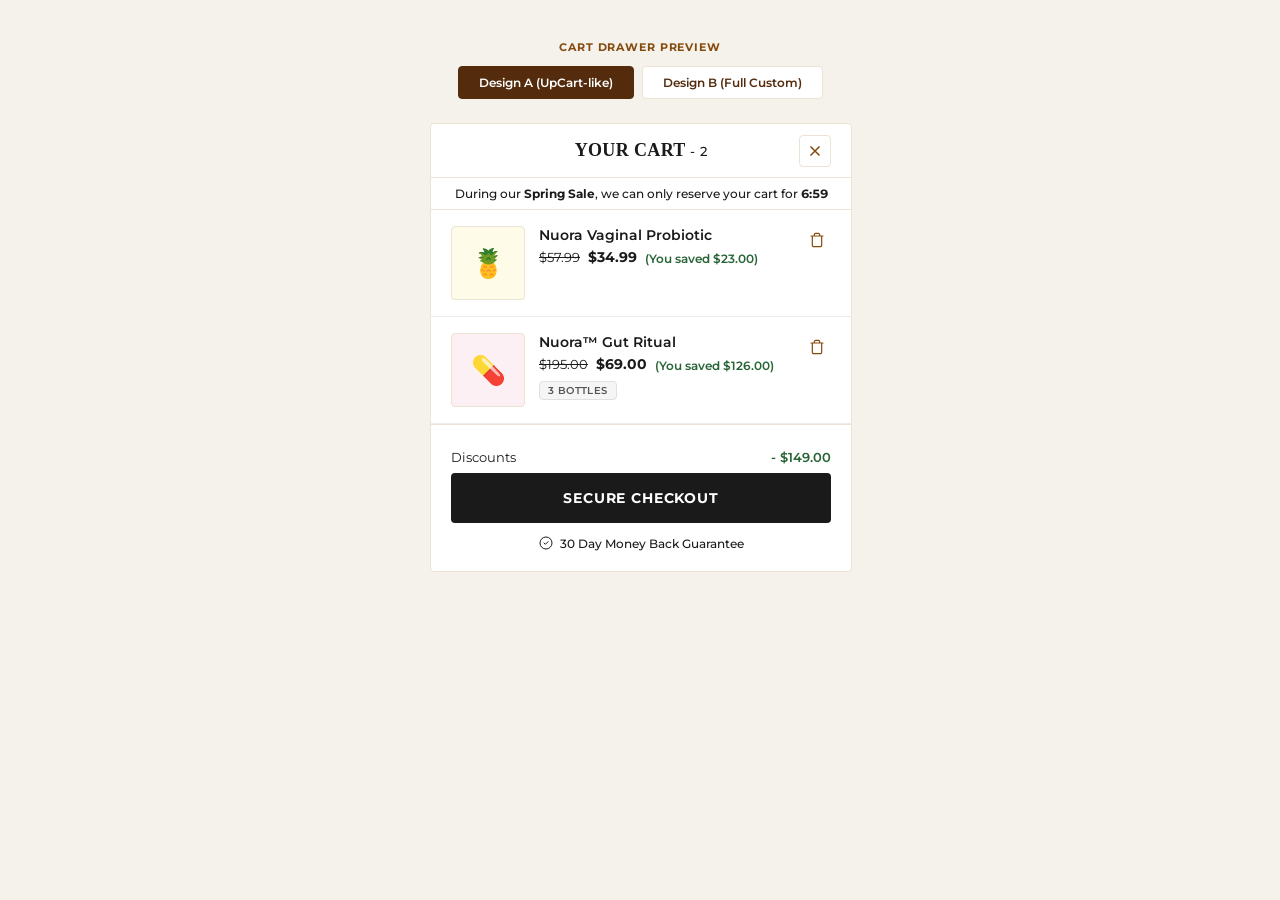
==== commit 109aa3bc: "Fix preview: remove 'every order' from savings text" ====
--- a/preview-design-a.html
+++ b/preview-design-a.html
@@ -223,7 +223,7 @@
       html += '<p class="nuora-cart-drawer__item-plan">' + item.plan + '</p>';
     }
     if (item.savingsPct > 0) {
-      html += '<p class="nuora-cart-drawer__item-savings">Saves ' + item.savingsPct + '% every order</p>';
+      html += '<p class="nuora-cart-drawer__item-savings">Saves ' + item.savingsPct + '%</p>';
     }
     html += '<div class="nuora-cart-drawer__item-bottom">';
     html += '<div class="nuora-cart-drawer__item-actions">';
--- a/nuora-cart-drawer.css
+++ b/nuora-cart-drawer.css
@@ -783,6 +783,40 @@
   transform: translateY(-50%);
 }
 
+/* Design A: urgency timer text black */
+body[data-cart-design="a"] .nuora-cart-drawer__urgency {
+  color: #1a1a1a;
+}
+
+/* Design A: product name, prices all black */
+body[data-cart-design="a"] .nuora-cart-drawer__item-name {
+  color: #1a1a1a;
+}
+
+body[data-cart-design="a"] .nuora-cart-drawer__price-current {
+  color: #1a1a1a;
+}
+
+body[data-cart-design="a"] .nuora-cart-drawer__price-compare {
+  color: #1a1a1a;
+}
+
+/* Design A: header title black */
+body[data-cart-design="a"] .nuora-cart-drawer__title,
+body[data-cart-design="a"] .nuora-cart-drawer__count {
+  color: #1a1a1a;
+}
+
+/* Design A: guarantee text + icon black */
+body[data-cart-design="a"] .nuora-cart-drawer__guarantee {
+  color: #1a1a1a;
+}
+
+/* Design A: discount label black */
+body[data-cart-design="a"] .nuora-cart-drawer__discount-row span:first-child {
+  color: #1a1a1a;
+}
+
 /* Design A line item - simplified layout */
 body[data-cart-design="a"] .nuora-cart-drawer__item {
   position: relative;
@@ -860,14 +894,14 @@
 .nuora-cart-drawer__discount-badge {
   display: inline-block;
   font-size: 10px;
-  font-weight: 700;
+  font-weight: 600;
   letter-spacing: 0.04em;
   text-transform: uppercase;
-  background: var(--nc-yellow-100);
-  color: var(--nc-yellow-600);
+  background: #f5f5f5;
+  color: #555;
   padding: 2px 8px;
   border-radius: 4px;
-  border: 1px solid var(--nc-yellow-200);
+  border: 1px solid #e0e0e0;
   margin-top: 4px;
 }
 
